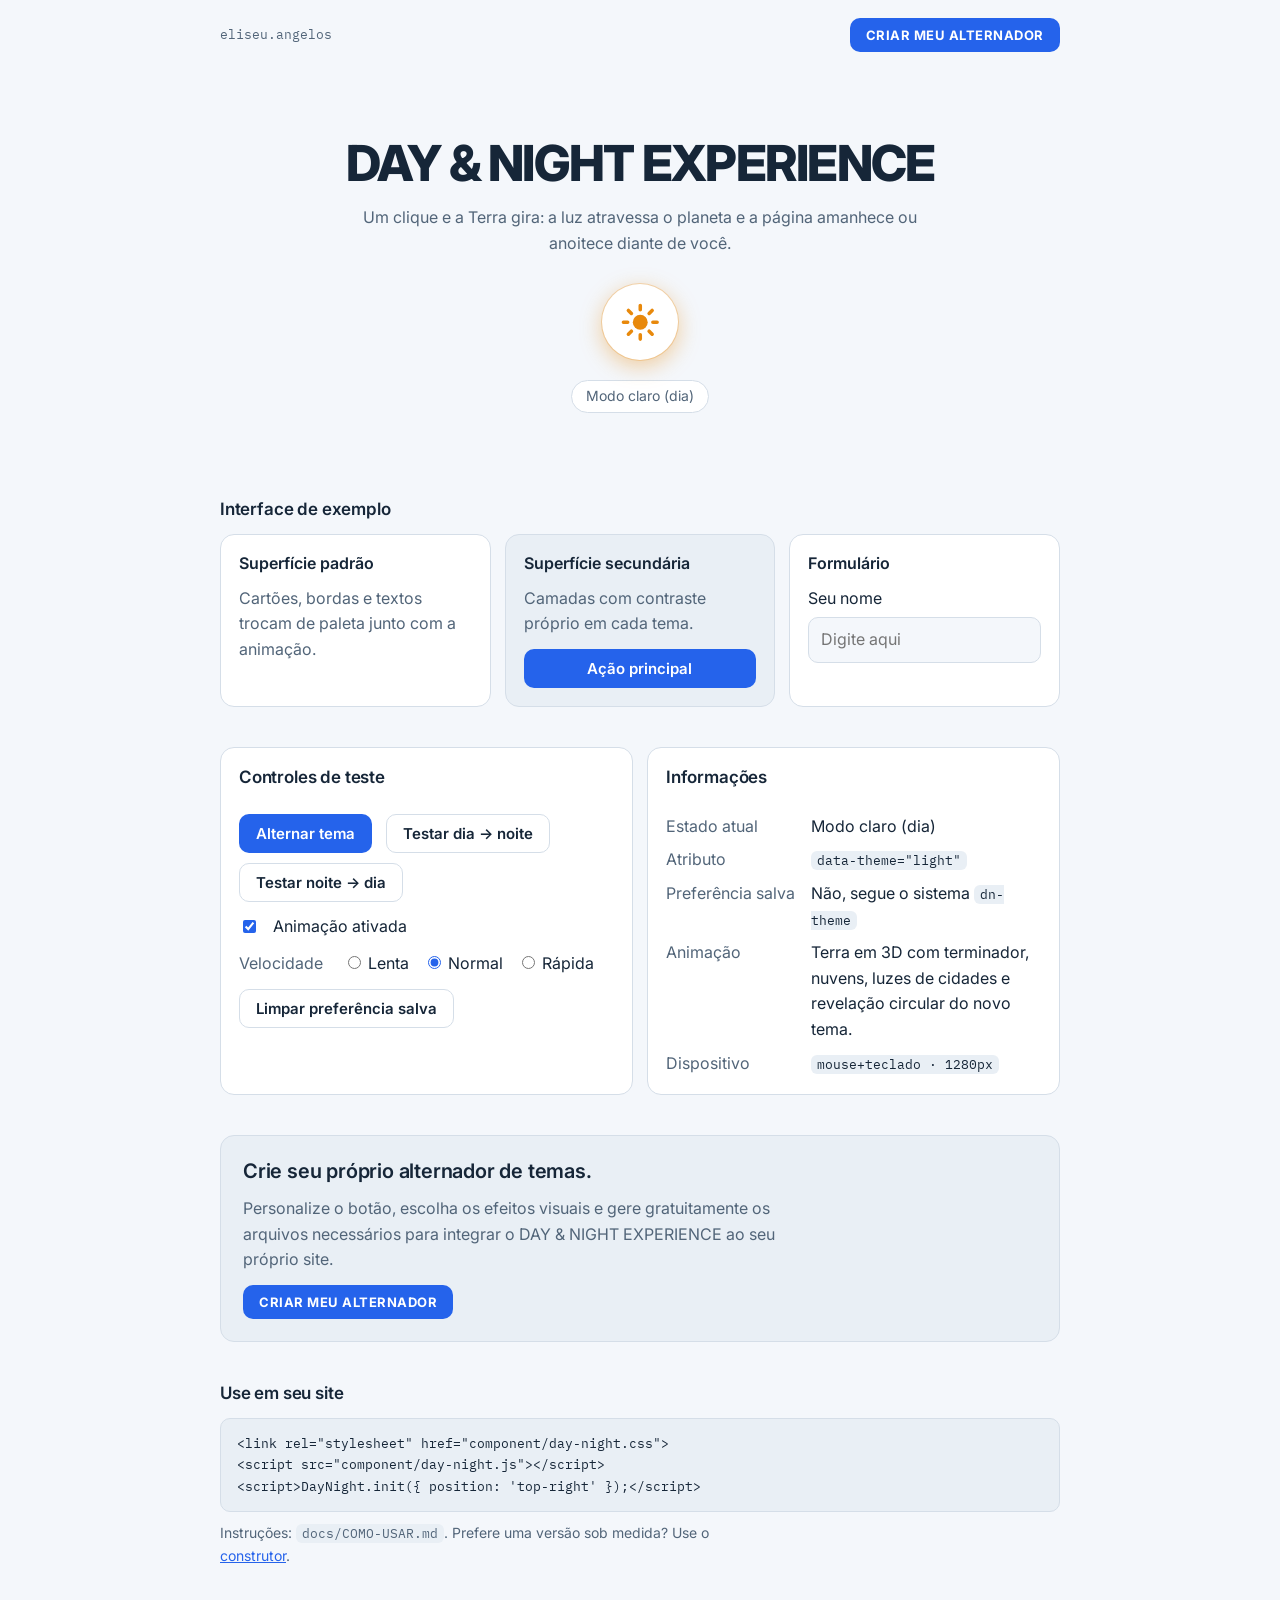
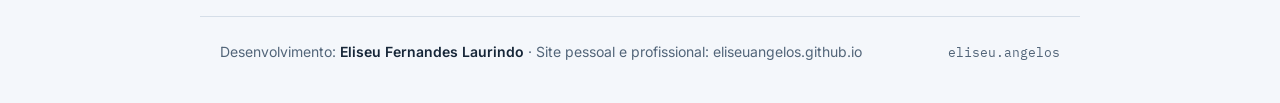
==== index.html @ 48bbc549 "Add files via upload" ====
<!doctype html>
<html lang="pt-BR" data-theme="light">
<head>
<meta charset="utf-8">
<meta name="viewport" content="width=device-width,initial-scale=1">
<title>DAY &amp; NIGHT EXPERIENCE</title>
<meta name="description" content="Botão de alternância de tema com transição cinematográfica da rotação da Terra. Componente reutilizável em HTML, CSS e JavaScript.">
<meta name="color-scheme" content="light dark">
<link rel="icon" type="image/svg+xml" href="https://eliseuangelos.github.io/assets/icons/favicon.svg">
<link rel="apple-touch-icon" href="https://eliseuangelos.github.io/assets/icons/apple-touch-icon.png">
<link rel="preconnect" href="https://fonts.googleapis.com">
<link rel="preconnect" href="https://fonts.gstatic.com" crossorigin>
<link rel="stylesheet" href="https://fonts.googleapis.com/css2?family=IBM+Plex+Mono:wght@400;500&family=Inter:wght@400;500;600;700;800&display=swap">
<script src="assets/js/theme-init.js"></script>
<link rel="stylesheet" href="assets/css/main.css">
<link rel="stylesheet" href="component/day-night.css">
</head>
<body>
<header class="top">
  <a class="brand mono" href="https://eliseuangelos.github.io/" aria-label="eliseu.angelos">
    <img src="https://eliseuangelos.github.io/assets/icons/brand-symbol.svg" alt="" width="28" height="28" onerror="this.style.display='none'">eliseu.angelos
  </a>
  <a class="cta" href="construtor/">CRIAR MEU ALTERNADOR</a>
</header>
<main class="wrap">
  <header class="hero">
    <h1>DAY &amp; NIGHT EXPERIENCE</h1>
    <p>Um clique e a Terra gira: a luz atravessa o planeta e a página amanhece ou anoitece diante de você.</p>
    <div id="hero-btn" class="hero-btn"></div>
    <p class="chip" id="state" role="status">Modo claro</p>
  </header>

  <section aria-labelledby="h-demo">
    <h2 id="h-demo">Interface de exemplo</h2>
    <div class="cards">
      <article class="card"><h3>Superfície padrão</h3><p>Cartões, bordas e textos trocam de paleta junto com a animação.</p></article>
      <article class="card alt"><h3>Superfície secundária</h3><p>Camadas com contraste próprio em cada tema.</p><button class="btn" type="button">Ação principal</button></article>
      <article class="card"><h3>Formulário</h3><label>Seu nome<input type="text" placeholder="Digite aqui"></label></article>
    </div>
  </section>

  <div class="duo">
    <section class="panel" aria-labelledby="h-ctl">
      <h2 id="h-ctl">Controles de teste</h2>
      <div class="row">
        <button class="btn" id="c-toggle" type="button">Alternar tema</button>
        <button class="btn ghost" id="c-dn" type="button">Testar dia → noite</button>
        <button class="btn ghost" id="c-nd" type="button">Testar noite → dia</button>
      </div>
      <label class="row"><input type="checkbox" id="c-anim" checked> Animação ativada</label>
      <fieldset class="row"><legend>Velocidade</legend>
        <label><input type="radio" name="speed" value="slow"> Lenta</label>
        <label><input type="radio" name="speed" value="normal" checked> Normal</label>
        <label><input type="radio" name="speed" value="fast"> Rápida</label>
      </fieldset>
      <div class="row"><button class="btn ghost" id="c-clear" type="button">Limpar preferência salva</button></div>
    </section>
    <section class="panel" aria-labelledby="h-inf">
      <h2 id="h-inf">Informações</h2>
      <dl>
        <dt>Estado atual</dt><dd id="i-state"></dd>
        <dt>Atributo</dt><dd><code id="i-attr"></code></dd>
        <dt>Preferência salva</dt><dd><span id="i-saved"></span> <code>dn-theme</code></dd>
        <dt>Animação</dt><dd>Terra em 3D com terminador, nuvens, luzes de cidades e revelação circular do novo tema.</dd>
        <dt>Dispositivo</dt><dd><code id="i-dev"></code></dd>
      </dl>
    </section>
  </div>

  <section class="promo" aria-labelledby="h-promo">
    <h2 id="h-promo">Crie seu próprio alternador de temas.</h2>
    <p>Personalize o botão, escolha os efeitos visuais e gere gratuitamente os arquivos necessários para integrar o DAY &amp; NIGHT EXPERIENCE ao seu próprio site.</p>
    <a class="cta" href="construtor/">CRIAR MEU ALTERNADOR</a>
  </section>

  <section aria-labelledby="h-use">
    <h2 id="h-use">Use em seu site</h2>
    <pre><code>&lt;link rel="stylesheet" href="component/day-night.css"&gt;
&lt;script src="component/day-night.js"&gt;&lt;/script&gt;
&lt;script&gt;DayNight.init({ position: 'top-right' });&lt;/script&gt;</code></pre>
    <p class="note">Instruções: <code>docs/COMO-USAR.md</code>. Prefere uma versão sob medida? Use o <a href="construtor/">construtor</a>.</p>
  </section>
</main>
<footer class="foot">
  <p>Desenvolvimento: <strong>Eliseu Fernandes Laurindo</strong> · Site pessoal e profissional: <a href="https://eliseuangelos.github.io/">eliseuangelos.github.io</a></p>
  <a class="mono" href="https://eliseuangelos.github.io/">eliseu.angelos</a>
</footer>
<script src="component/day-night.js"></script>
<script src="assets/js/demo.js"></script>
</body>
</html>
---- assets/css/main.css ----
/* Ponto de entrada: tokens do dia, tokens da noite e base (nesta ordem). */
@import url("theme-day.css");
@import url("theme-night.css");
@import url("base.css");
---- component/day-night.css ----
/*! DAY & NIGHT EXPERIENCE v1.2.0 · estilos · Eliseu Fernandes Laurindo · https://eliseuangelos.github.io/ */
.dn-btn {
  --dn-size: 48px;
  --dn-offset: 16px;
  --dn-radius: 50%;
  --dn-fill: currentColor;
  --dn-stroke: none;
  --dn-t: .8s;
  --dn-bg: #ffffff;
  --dn-fg: #e8890c;
  --dn-ring: rgba(232,137,12,0.28);
  --dn-glow: rgba(232,137,12,0.4);
  --dn-bg-dark: #1b2a3a;
  --dn-fg-dark: #cfe0ff;
  --dn-ring-dark: rgba(207,224,255,0.28);
  --dn-glow-dark: rgba(207,224,255,0.4);
}
.dn-btn{all:unset;box-sizing:border-box;position:relative;display:inline-grid;place-items:center;width:var(--dn-size,48px);height:var(--dn-size,48px);border-radius:var(--dn-radius,50%);cursor:pointer;background:var(--dn-bg,#fff);color:var(--dn-fg,#e8890c);box-shadow:0 0 0 1px var(--dn-ring,rgba(232,137,12,.28)),0 6px 22px var(--dn-glow,rgba(232,137,12,.4));transition:transform .3s cubic-bezier(.3,1.5,.5,1),box-shadow var(--dn-t,.6s),background var(--dn-t,.6s),color var(--dn-t,.6s);-webkit-tap-highlight-color:transparent}
.dn-btn[aria-checked=true]{background:var(--dn-bg-dark,#1b2a3a);color:var(--dn-fg-dark,#cfe0ff);box-shadow:0 0 0 1px var(--dn-ring-dark,rgba(207,224,255,.28)),0 6px 24px var(--dn-glow-dark,rgba(207,224,255,.4))}
.dn-btn:hover{transform:translateY(-2px) scale(1.06)}
.dn-btn:active{transform:scale(.92)}
.dn-btn:focus-visible{outline:3px solid var(--dn-focus,#2563eb);outline-offset:3px}
.dn-btn svg{width:56%;height:56%;overflow:visible;pointer-events:none}
.dn-btn circle,.dn-moon{fill:var(--dn-fill,currentColor);stroke:var(--dn-stroke,none);stroke-width:2}
.dn-sun,.dn-moon{transform-origin:12px 12px;transition:transform var(--dn-t,.8s) cubic-bezier(.3,1.4,.5,1),opacity calc(var(--dn-t,.8s) / 2)}
.dn-btn:hover .dn-sun{transform:rotate(45deg)}
.dn-btn[aria-checked=true] .dn-sun{transform:rotate(90deg) scale(.2);opacity:0}
.dn-btn[aria-checked=false] .dn-moon{transform:rotate(-80deg) scale(.2);opacity:0}
.dn-fixed{position:fixed;z-index:2147482000;margin:var(--dn-offset,16px)}
.dn-top-right{top:0;right:0}.dn-top-left{top:0;left:0}.dn-bottom-right{bottom:0;right:0}.dn-bottom-left{bottom:0;left:0}
.dn-scoped.dn-fixed{position:absolute;z-index:6}
@media (prefers-reduced-motion:reduce){.dn-btn,.dn-btn *{transition:none!important}}
.dn-stage{position:fixed;inset:0;z-index:2147483000;touch-action:none}
.dn-stage canvas{display:block;width:100%;height:100%}
.dn-stage.dn-scoped{position:absolute;z-index:5}
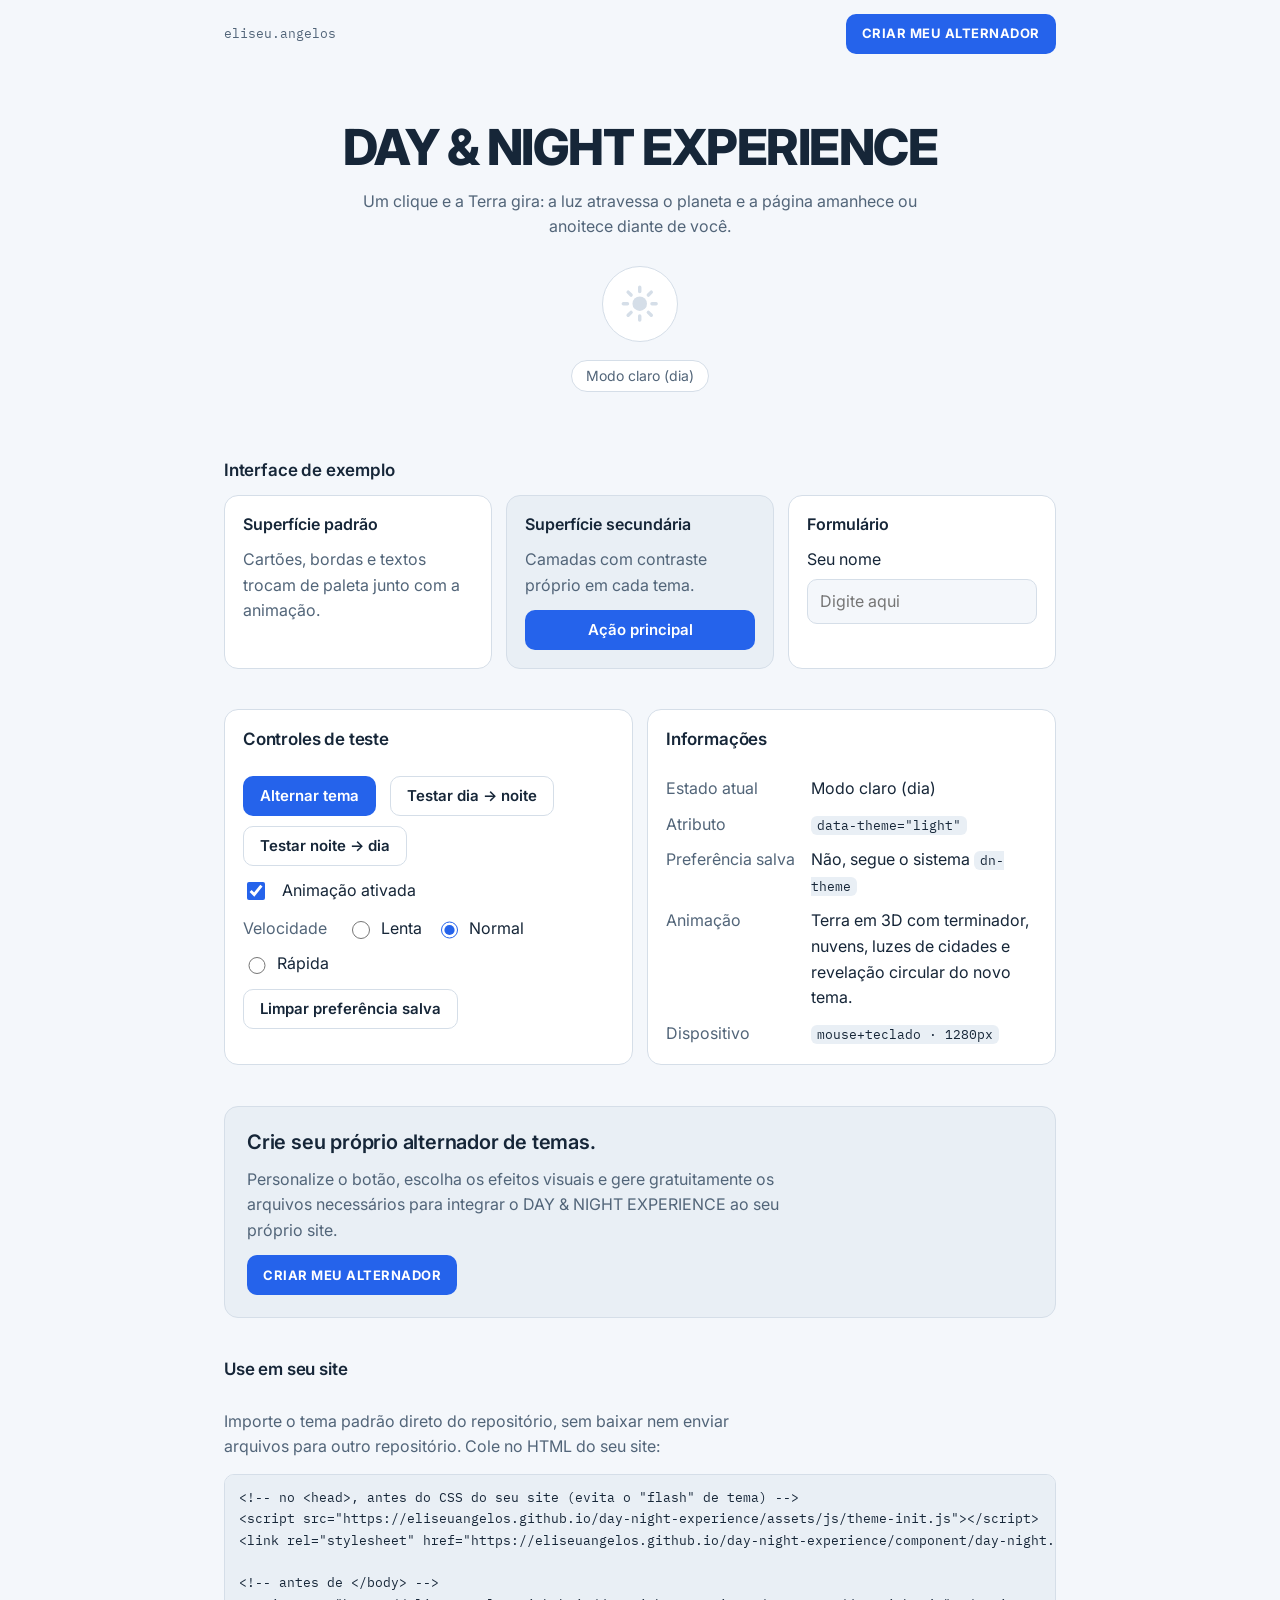
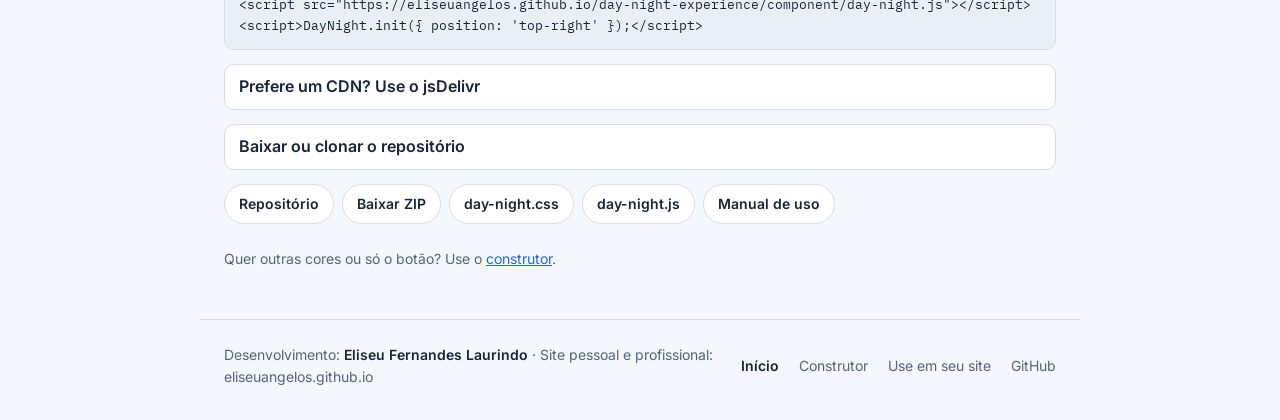
==== commit a33c6eb7: "Add files via upload" ====
--- a/index.html
+++ b/index.html
@@ -3,8 +3,28 @@
 <head>
 <meta charset="utf-8">
 <meta name="viewport" content="width=device-width,initial-scale=1">
-<title>DAY &amp; NIGHT EXPERIENCE</title>
-<meta name="description" content="Botão de alternância de tema com transição cinematográfica da rotação da Terra. Componente reutilizável em HTML, CSS e JavaScript.">
+<title>Alternador Dia e Noite com Efeito da Terra | DAY &amp; NIGHT</title>
+<meta name="description" content="Adicione modo claro e escuro ao seu site com uma transição cinematográfica da Terra. Experimente o alternador dia e noite e personalize seu próprio botão.">
+<meta name="author" content="Eliseu Fernandes Laurindo">
+<meta name="robots" content="index, follow, max-image-preview:large">
+<meta name="language" content="pt-BR">
+
+<!-- URL CANÔNICA -->
+<link rel="canonical" href="https://eliseuangelos.github.io/day-night-experience/">
+
+<!-- OPEN GRAPH / FACEBOOK / WHATSAPP -->
+<meta property="og:type" content="website">
+<meta property="og:locale" content="pt_BR">
+<meta property="og:site_name" content="DAY &amp; NIGHT EXPERIENCE">
+<meta property="og:title" content="Alternador Dia e Noite com Efeito da Terra | DAY &amp; NIGHT">
+<meta property="og:description" content="Experimente um alternador de tema claro e escuro com transição cinematográfica da Terra. Personalize o botão e descubra uma nova maneira de alternar os temas do seu site.">
+<meta property="og:url" content="https://eliseuangelos.github.io/day-night-experience/">
+
+<!-- TWITTER / X -->
+<meta name="twitter:card" content="summary">
+<meta name="twitter:title" content="Alternador Dia e Noite com Efeito da Terra">
+<meta name="twitter:description" content="Alternador de tema claro e escuro com animação cinematográfica da Terra e personalização para sites.">
+
 <meta name="color-scheme" content="light dark">
 <link rel="icon" type="image/svg+xml" href="https://eliseuangelos.github.io/assets/icons/favicon.svg">
 <link rel="apple-touch-icon" href="https://eliseuangelos.github.io/assets/icons/apple-touch-icon.png">
@@ -73,17 +93,50 @@
     <a class="cta" href="construtor/">CRIAR MEU ALTERNADOR</a>
   </section>
 
-  <section aria-labelledby="h-use">
+  <section class="use" aria-labelledby="h-use">
     <h2 id="h-use">Use em seu site</h2>
-    <pre><code>&lt;link rel="stylesheet" href="component/day-night.css"&gt;
-&lt;script src="component/day-night.js"&gt;&lt;/script&gt;
+    <p>Importe o tema padrão direto do repositório, sem baixar nem enviar arquivos para outro repositório. Cole no HTML do seu site:</p>
+    <pre><code>&lt;!-- no &lt;head&gt;, antes do CSS do seu site (evita o "flash" de tema) --&gt;
+&lt;script src="https://eliseuangelos.github.io/day-night-experience/assets/js/theme-init.js"&gt;&lt;/script&gt;
+&lt;link rel="stylesheet" href="https://eliseuangelos.github.io/day-night-experience/component/day-night.css"&gt;
+
+&lt;!-- antes de &lt;/body&gt; --&gt;
+&lt;script src="https://eliseuangelos.github.io/day-night-experience/component/day-night.js"&gt;&lt;/script&gt;
 &lt;script&gt;DayNight.init({ position: 'top-right' });&lt;/script&gt;</code></pre>
-    <p class="note">Instruções: <code>docs/COMO-USAR.md</code>. Prefere uma versão sob medida? Use o <a href="construtor/">construtor</a>.</p>
+    <details>
+      <summary>Prefere um CDN? Use o jsDelivr</summary>
+      <pre><code>&lt;!-- no &lt;head&gt;, antes do CSS do seu site (evita o "flash" de tema) --&gt;
+&lt;script src="https://cdn.jsdelivr.net/gh/eliseuangelos/day-night-experience@main/assets/js/theme-init.js"&gt;&lt;/script&gt;
+&lt;link rel="stylesheet" href="https://cdn.jsdelivr.net/gh/eliseuangelos/day-night-experience@main/component/day-night.css"&gt;
+
+&lt;!-- antes de &lt;/body&gt; --&gt;
+&lt;script src="https://cdn.jsdelivr.net/gh/eliseuangelos/day-night-experience@main/component/day-night.js"&gt;&lt;/script&gt;
+&lt;script&gt;DayNight.init({ position: 'top-right' });&lt;/script&gt;</code></pre>
+      <p class="note">O <code>@main</code> entrega sempre a versão mais recente do repositório. Para travar uma versão, troque por uma tag, como <code>@v1.3.0</code> (crie a tag em Releases).</p>
+    </details>
+    <details>
+      <summary>Baixar ou clonar o repositório</summary>
+      <pre><code>git clone https://github.com/eliseuangelos/day-night-experience.git</code></pre>
+      <p class="note">Ou baixe o ZIP e copie <code>component/day-night.js</code> e <code>component/day-night.css</code> para o seu projeto.</p>
+    </details>
+    <ul class="links" aria-label="Links diretos">
+      <li><a href="https://github.com/eliseuangelos/day-night-experience" target="_blank" rel="noopener">Repositório</a></li>
+      <li><a href="https://github.com/eliseuangelos/day-night-experience/archive/refs/heads/main.zip">Baixar ZIP</a></li>
+      <li><a href="https://eliseuangelos.github.io/day-night-experience/component/day-night.css" target="_blank" rel="noopener">day-night.css</a></li>
+      <li><a href="https://eliseuangelos.github.io/day-night-experience/component/day-night.js" target="_blank" rel="noopener">day-night.js</a></li>
+      <li><a href="https://github.com/eliseuangelos/day-night-experience/blob/main/docs/COMO-USAR.md" target="_blank" rel="noopener">Manual de uso</a></li>
+    </ul>
+    <p class="note">Quer outras cores ou só o botão? Use o <a href="construtor/">construtor</a>.</p>
   </section>
 </main>
 <footer class="foot">
   <p>Desenvolvimento: <strong>Eliseu Fernandes Laurindo</strong> · Site pessoal e profissional: <a href="https://eliseuangelos.github.io/">eliseuangelos.github.io</a></p>
-  <a class="mono" href="https://eliseuangelos.github.io/">eliseu.angelos</a>
+  <nav class="foot-nav" aria-label="Links do projeto">
+    <a href="./" aria-current="page">Início</a>
+    <a href="construtor/">Construtor</a>
+    <a href="./#h-use">Use em seu site</a>
+    <a href="https://github.com/eliseuangelos/day-night-experience" target="_blank" rel="noopener">GitHub</a>
+  </nav>
 </footer>
 <script src="component/day-night.js"></script>
 <script src="assets/js/demo.js"></script>
--- a/component/day-night.css
+++ b/component/day-night.css
@@ -1,4 +1,4 @@
-/*! DAY & NIGHT EXPERIENCE v1.2.0 · estilos · Eliseu Fernandes Laurindo · https://eliseuangelos.github.io/ */
+/*! DAY & NIGHT EXPERIENCE v1.3.0 · estilos · Eliseu Fernandes Laurindo · https://eliseuangelos.github.io/ */
 .dn-btn {
   --dn-size: 48px;
   --dn-offset: 16px;
@@ -7,16 +7,14 @@
   --dn-stroke: none;
   --dn-t: .8s;
   --dn-bg: #ffffff;
-  --dn-fg: #e8890c;
-  --dn-ring: rgba(232,137,12,0.28);
-  --dn-glow: rgba(232,137,12,0.4);
+  --dn-fg: #d5dee8;
+  --dn-line: #d5dee8;
   --dn-bg-dark: #1b2a3a;
   --dn-fg-dark: #cfe0ff;
-  --dn-ring-dark: rgba(207,224,255,0.28);
-  --dn-glow-dark: rgba(207,224,255,0.4);
+  --dn-line-dark: #cfe0ff;
 }
-.dn-btn{all:unset;box-sizing:border-box;position:relative;display:inline-grid;place-items:center;width:var(--dn-size,48px);height:var(--dn-size,48px);border-radius:var(--dn-radius,50%);cursor:pointer;background:var(--dn-bg,#fff);color:var(--dn-fg,#e8890c);box-shadow:0 0 0 1px var(--dn-ring,rgba(232,137,12,.28)),0 6px 22px var(--dn-glow,rgba(232,137,12,.4));transition:transform .3s cubic-bezier(.3,1.5,.5,1),box-shadow var(--dn-t,.6s),background var(--dn-t,.6s),color var(--dn-t,.6s);-webkit-tap-highlight-color:transparent}
-.dn-btn[aria-checked=true]{background:var(--dn-bg-dark,#1b2a3a);color:var(--dn-fg-dark,#cfe0ff);box-shadow:0 0 0 1px var(--dn-ring-dark,rgba(207,224,255,.28)),0 6px 24px var(--dn-glow-dark,rgba(207,224,255,.4))}
+.dn-btn{all:unset;box-sizing:border-box;position:relative;display:inline-grid;place-items:center;width:var(--dn-size,48px);height:var(--dn-size,48px);border-radius:var(--dn-radius,50%);cursor:pointer;background:var(--dn-bg,#fff);color:var(--dn-fg,#d5dee8);border:1px solid var(--dn-line,#d5dee8);transition:transform .3s cubic-bezier(.3,1.5,.5,1),border-color var(--dn-t,.6s),background var(--dn-t,.6s),color var(--dn-t,.6s);-webkit-tap-highlight-color:transparent}
+.dn-btn[aria-checked=true]{background:var(--dn-bg-dark,#1b2a3a);color:var(--dn-fg-dark,#cfe0ff);border-color:var(--dn-line-dark,#cfe0ff)}
 .dn-btn:hover{transform:translateY(-2px) scale(1.06)}
 .dn-btn:active{transform:scale(.92)}
 .dn-btn:focus-visible{outline:3px solid var(--dn-focus,#2563eb);outline-offset:3px}
